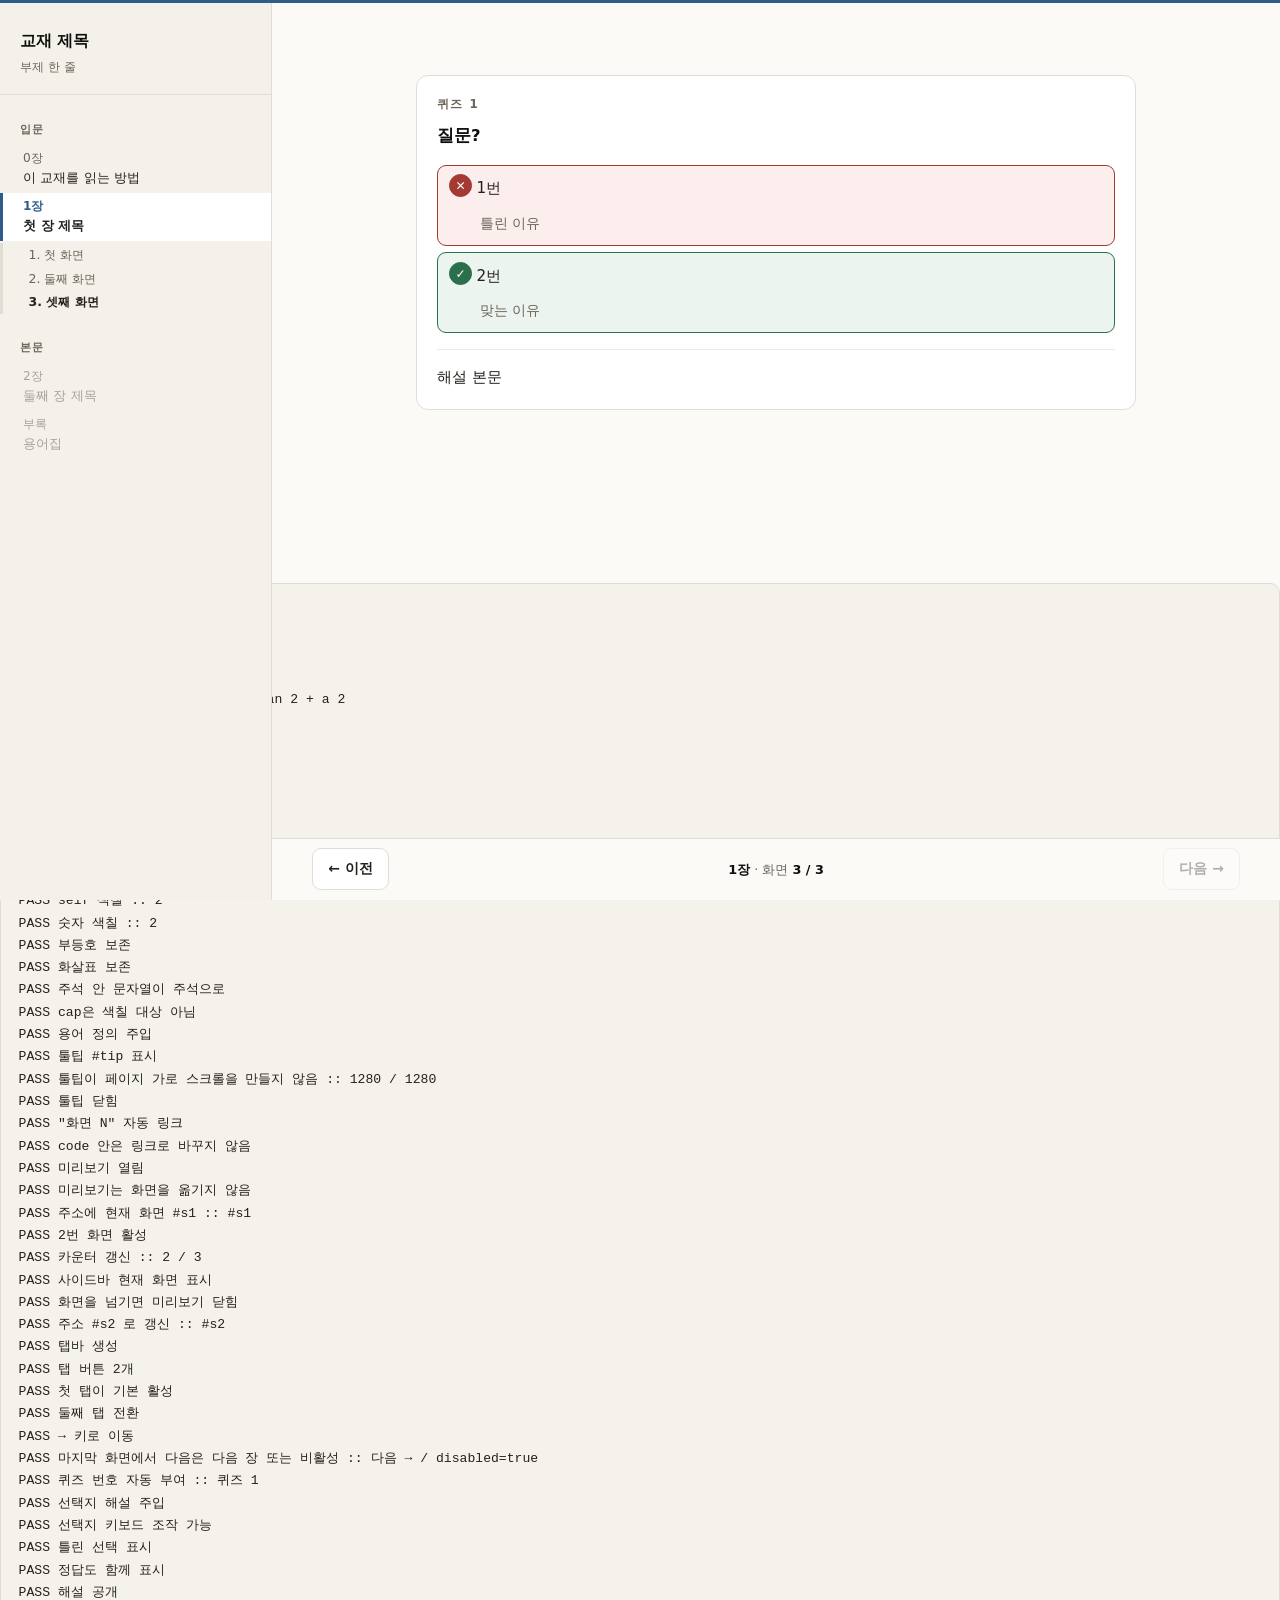
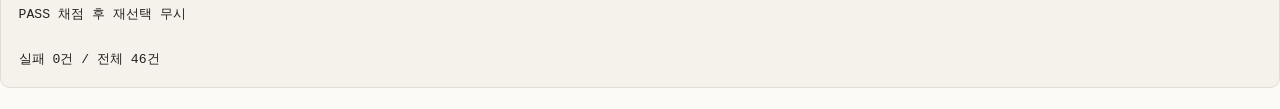
==== authoring/_smoke.html @ 923db7cb "교재 골격(런타임·표지 템플릿)과 작업 방식 문서 추가" ====
<!DOCTYPE html>
<html lang="ko" data-chapter="ch01">
<head>
<meta charset="utf-8">
<title>smoke — 런타임 점검</title>
<link rel="stylesheet" href="../docs/assets/book.css">
</head>
<body>
<main id="book"><div class="inner">
  <section class="screen" data-title="첫 화면">
    <h1>첫 화면</h1>
    <p>점선 용어 <span class="term" data-term="_smoke">용어</span> 확인. 참조는 화면 2, 코드 안 <code>화면 3</code>은 그대로.</p>
<pre><span class="cap"># cap.py</span><code>def place(self, x: int) -&gt; None:
    # 주석 "가짜문자열" 아님
    if x &lt; 3000:
        raise ValueError("안됨")
    self.total = 1_000
</code></pre>
  </section>
  <section class="screen" data-title="둘째 화면">
    <h2>둘째</h2>
    <div class="tabs">
      <div class="tab" data-label="Before"><p>before 내용</p></div>
      <div class="tab" data-label="After"><p>after 내용</p></div>
    </div>
  </section>
  <section class="screen" data-title="셋째 화면">
    <div class="quiz" data-answer="2">
      <p class="q">질문?</p>
      <ol class="options">
        <li data-why="틀린 이유">1번</li>
        <li data-why="맞는 이유">2번</li>
      </ol>
      <div class="explain"><p>해설 본문</p></div>
    </div>
  </section>
</div></main>
<script src="../docs/assets/book.js"></script>
<script>
window.addEventListener('load', function () {
  var out = [];
  function ok(name, cond, extra) { out.push((cond ? 'PASS ' : 'FAIL ') + name + (extra ? ' :: ' + extra : '')); }

  var screens = document.querySelectorAll('.screen');
  var toc = document.getElementById('toc');
  var nav = document.getElementById('nav');

  ok('사이드바 생성', !!toc);
  ok('목차에 장이 나열됨', toc && toc.querySelectorAll('.ch').length >= 1, toc ? toc.querySelectorAll('.ch').length + '개' : '-');
  ok('현재 장 표시', !!toc.querySelector('a.ch.here'));
  ok('화면 목차 3개', toc.querySelectorAll('ol.screens > li').length === 3);
  ok('집필 전 장은 링크가 아님', toc.querySelectorAll('span.ch').length + toc.querySelectorAll('a.ch').length === toc.querySelectorAll('.ch').length, 'span ' + toc.querySelectorAll('span.ch').length + ' + a ' + toc.querySelectorAll('a.ch').length);

  ok('첫 화면만 활성', screens[0].classList.contains('is-active') && !screens[1].classList.contains('is-active'));
  ok('화면 카운터', nav.querySelector('.cnt').textContent === '1 / 3', nav.querySelector('.cnt').textContent);
  ok('진행률 33%', document.querySelector('#progress > i').style.width.indexOf('33.3') === 0, document.querySelector('#progress > i').style.width);
  ok('첫 화면의 이전 버튼', /^←/.test(nav.querySelector('#prev').textContent), nav.querySelector('#prev').textContent);

  // 코드 하이라이팅
  var code = document.querySelector('pre > code');
  ok('키워드 색칠', code.querySelectorAll('.tok-kw').length >= 3, code.querySelectorAll('.tok-kw').length);
  ok('주석 색칠', code.querySelectorAll('.tok-com').length === 1, code.querySelectorAll('.tok-com').length);
  ok('문자열 색칠', code.querySelectorAll('.tok-str').length === 1, code.querySelectorAll('.tok-str').length);
  ok('def 이름 색칠', code.querySelector('.tok-fn') && code.querySelector('.tok-fn').textContent === 'place');
  ok('self 색칠', code.querySelectorAll('.tok-self').length === 2, code.querySelectorAll('.tok-self').length);
  ok('숫자 색칠', code.querySelectorAll('.tok-num').length >= 2, code.querySelectorAll('.tok-num').length);
  ok('부등호 보존', code.textContent.indexOf('x < 3000') > -1);
  ok('화살표 보존', code.textContent.indexOf('-> None') > -1);
  ok('주석 안 문자열이 주석으로', code.querySelector('.tok-com').textContent.indexOf('가짜문자열') > -1);
  ok('cap은 색칠 대상 아님', document.querySelector('pre > .cap').querySelectorAll('span').length === 0);

  // 용어 툴팁
  var term = document.querySelector('.term');
  ok('용어 정의 주입', (term.getAttribute('data-def') || '').indexOf('스모크 점검용') > -1);
  term.dispatchEvent(new MouseEvent('mouseover', { bubbles: true }));
  var tip = document.getElementById('tip');
  ok('툴팁 #tip 표시', !!tip && tip.classList.contains('on') && tip.textContent.indexOf('스모크 점검용') > -1);
  ok('툴팁이 페이지 가로 스크롤을 만들지 않음', document.documentElement.scrollWidth <= document.documentElement.clientWidth,
     document.documentElement.scrollWidth + ' / ' + document.documentElement.clientWidth);
  term.dispatchEvent(new MouseEvent('mouseout', { bubbles: true }));
  ok('툴팁 닫힘', !!tip && !tip.classList.contains('on'));

  // 화면 참조 링크와 미리보기
  var xref = screens[0].querySelector('a.xref[data-screen]');
  ok('"화면 N" 자동 링크', !!xref && xref.textContent === '화면 2' && xref.getAttribute('href') === '#s2');
  ok('code 안은 링크로 바꾸지 않음', !screens[0].querySelector('code a.xref'));
  if (xref) xref.click();
  var xpop = document.getElementById('xpop');
  ok('미리보기 열림', !!xpop && xpop.classList.contains('on') && !!xpop.querySelector('.xpop-body .screen'));
  ok('미리보기는 화면을 옮기지 않음', screens[0].classList.contains('is-active'));
  ok('주소에 현재 화면 #s1', location.hash === '#s1', location.hash);

  // 다음 화면 이동
  nav.querySelector('#next').click();
  ok('2번 화면 활성', screens[1].classList.contains('is-active') && !screens[0].classList.contains('is-active'));
  ok('카운터 갱신', nav.querySelector('.cnt').textContent === '2 / 3', nav.querySelector('.cnt').textContent);
  ok('사이드바 현재 화면 표시', toc.querySelectorAll('ol.screens > li')[1].classList.contains('on'));
  ok('화면을 넘기면 미리보기 닫힘', !!xpop && !xpop.classList.contains('on'));
  ok('주소 #s2 로 갱신', location.hash === '#s2', location.hash);

  // 탭
  var tabs = document.querySelector('.tabs');
  ok('탭바 생성', !!tabs.querySelector('.tabbar'));
  ok('탭 버튼 2개', tabs.querySelectorAll('.tabbar button').length === 2);
  ok('첫 탭이 기본 활성', tabs.querySelectorAll('.tab')[0].classList.contains('on'));
  tabs.querySelectorAll('.tabbar button')[1].click();
  ok('둘째 탭 전환', tabs.querySelectorAll('.tab')[1].classList.contains('on') && !tabs.querySelectorAll('.tab')[0].classList.contains('on'));

  // 키보드
  document.dispatchEvent(new KeyboardEvent('keydown', { key: 'ArrowRight', bubbles: true }));
  ok('→ 키로 이동', screens[2].classList.contains('is-active'));
  ok('마지막 화면에서 다음은 다음 장 또는 비활성', nav.querySelector('#next').disabled || nav.querySelector('#next').textContent !== '다음 →', nav.querySelector('#next').textContent + ' / disabled=' + nav.querySelector('#next').disabled);

  // 퀴즈 (틀린 답 선택)
  var quiz = document.querySelector('.quiz');
  var opts = quiz.querySelectorAll('ol.options > li');
  ok('퀴즈 번호 자동 부여', quiz.querySelector('.qn').textContent === '퀴즈 1', quiz.querySelector('.qn').textContent);
  ok('선택지 해설 주입', opts[0].querySelector('.why').textContent === '틀린 이유');
  ok('선택지 키보드 조작 가능', opts[0].getAttribute('tabindex') === '0' && opts[0].getAttribute('role') === 'button');
  opts[0].dispatchEvent(new KeyboardEvent('keydown', { key: 'Enter', bubbles: true }));
  ok('틀린 선택 표시', opts[0].classList.contains('pick-bad'));
  ok('정답도 함께 표시', opts[1].classList.contains('pick-good'));
  ok('해설 공개', quiz.classList.contains('done'));
  opts[1].click();
  ok('채점 후 재선택 무시', !opts[1].classList.contains('picked') || opts[1].classList.contains('pick-good'));

  var box = document.createElement('pre');
  box.id = 'test-out';
  box.textContent = out.join('\n') + '\n\n실패 ' + out.filter(function (l) { return l.indexOf('FAIL') === 0; }).length + '건 / 전체 ' + out.length + '건';
  document.body.appendChild(box);
});
</script>
</body>
</html>
---- docs/assets/book.css ----
/* 학습 교재 공통 스타일 — textbook-html 스킬 동봉본
   - 외부 폰트/CDN 의존 없음 (file:// 로 열려야 한다)
   - 라이트/다크 자동 전환
   - 교재마다 고칠 것이 없다. 색을 바꾸려면 아래 :root 변수만 만진다. */

:root {
  --bg: #fbfaf7;
  --bg-soft: #f4f1ea;
  --card: #ffffff;
  --fg: #24211d;
  --fg-strong: #100e0c;
  --muted: #6b6559;
  --rule: #e2ddd2;
  --rule-soft: #eee9df;
  --accent: #2f5d8a;
  --accent-bg: #eaf1f8;
  --warn: #a8571b;
  --warn-bg: #fbf1e6;
  --good: #2b6f4c;
  --good-bg: #ebf4ee;
  --bad: #a33a33;
  --bad-bg: #fbeeed;
  --code-bg: #f5f2ec;
  --code-fg: #2b2721;
  --shadow: 0 1px 2px rgba(0,0,0,.05), 0 8px 24px rgba(0,0,0,.05);

  --c-kw: #9c2f6f;
  --c-str: #2f6f4a;
  --c-com: #746c60;
  --c-num: #a8571b;
  --c-fn: #2f5d8a;
  --c-dec: #7a5aa8;
  --c-self: #a33a33;
  --hl-bg: rgba(168,87,27,.16);

  --sidebar: 17rem;
  --measure: 45rem;
}

@media (prefers-color-scheme: dark) {
  :root {
    --bg: #16171a;
    --bg-soft: #1b1d21;
    --card: #1e2024;
    --fg: #e3e0da;
    --fg-strong: #f5f3ef;
    --muted: #9b968d;
    --rule: #2e3237;
    --rule-soft: #262a2e;
    --accent: #7fb3e0;
    --accent-bg: #1b2a38;
    --warn: #dda15e;
    --warn-bg: #322a1e;
    --good: #7ac496;
    --good-bg: #1d2c24;
    --bad: #e08b84;
    --bad-bg: #33211f;
    --code-bg: #191b1e;
    --code-fg: #d8d5cf;
    --shadow: 0 1px 2px rgba(0,0,0,.3), 0 8px 24px rgba(0,0,0,.3);

    --c-kw: #e089b8;
    --c-str: #8fcfa5;
    --c-com: #918d84;
    --c-num: #dda15e;
    --c-fn: #8fbce8;
    --c-dec: #bfa2e8;
    --c-self: #e08b84;
    --hl-bg: rgba(221,161,94,.20);
  }
}

* { box-sizing: border-box; }

html { scroll-behavior: smooth; }

body {
  margin: 0;
  background: var(--bg);
  color: var(--fg);
  font-family: "Segoe UI", -apple-system, "Malgun Gothic", "맑은 고딕", system-ui, sans-serif;
  font-size: 16.5px;
  line-height: 1.85;
  word-break: keep-all;
  overflow-wrap: break-word;
  -webkit-font-smoothing: antialiased;
}

/* ── 진행률 바 ─────────────────────────────────────── */
#progress {
  position: fixed; top: 0; left: 0; right: 0; height: 3px;
  background: var(--rule-soft); z-index: 50;
}
#progress > i {
  display: block; height: 100%; width: 0;
  background: var(--accent); transition: width .25s ease;
}

/* ── 사이드바 목차 ─────────────────────────────────── */
#toc {
  position: fixed; top: 0; bottom: 0; left: 0; width: var(--sidebar);
  background: var(--bg-soft); border-right: 1px solid var(--rule);
  overflow-y: auto; padding: 1.6rem 0 3rem; z-index: 40;
}
#toc .brand {
  display: block; padding: 0 1.25rem 1rem; margin-bottom: .5rem;
  border-bottom: 1px solid var(--rule); text-decoration: none; color: inherit;
}
#toc .brand b { display: block; font-size: .98rem; letter-spacing: -.01em; }
#toc .brand span { display: block; font-size: .78rem; color: var(--muted); }
#toc .part {
  padding: 1.1rem 1.25rem .25rem; font-size: .7rem; font-weight: 700;
  letter-spacing: .12em; color: var(--muted); text-transform: uppercase;
}
#toc a.ch, #toc span.ch {
  display: block; padding: .34rem 1.25rem .34rem 1.25rem;
  font-size: .84rem; line-height: 1.45; text-decoration: none;
  color: var(--fg); border-left: 3px solid transparent;
}
#toc a.ch:hover { background: var(--card); }
#toc a.ch.here { border-left-color: var(--accent); background: var(--card); font-weight: 700; }
#toc span.ch { color: var(--muted); opacity: .55; cursor: default; }
#toc .ch em { font-style: normal; color: var(--muted); font-size: .76rem; display: block; }
#toc a.ch.here em { color: var(--accent); }
#toc .ch .tick { color: var(--good); font-weight: 700; }
#toc ol.screens {
  list-style: none; margin: .1rem 0 .4rem; padding: 0 1.25rem 0 1.6rem;
  border-left: 3px solid var(--rule);
}
#toc ol.screens li { margin: 0; }
#toc ol.screens button {
  display: block; width: 100%; text-align: left; background: none; border: 0;
  padding: .2rem 0; font: inherit; font-size: .78rem; line-height: 1.4;
  color: var(--muted); cursor: pointer;
}
#toc ol.screens button:hover { color: var(--accent); }
#toc ol.screens li.on button { color: var(--fg); font-weight: 700; }

#toc-toggle {
  display: none; position: fixed; top: .7rem; left: .7rem; z-index: 60;
  background: var(--card); color: var(--fg); border: 1px solid var(--rule);
  border-radius: 8px; width: 2.4rem; height: 2.4rem; font-size: 1.1rem;
  cursor: pointer; box-shadow: var(--shadow);
}

/* ── 본문 ──────────────────────────────────────────── */
#book {
  margin-left: var(--sidebar);
  padding: 3.2rem 2.5rem 8rem;
  display: flex; justify-content: center;
}
#book > .inner { width: 100%; max-width: var(--measure); }

.screen { display: none; animation: fade .22s ease; }
.screen.is-active { display: block; }
@keyframes fade { from { opacity: 0; transform: translateY(4px); } to { opacity: 1; transform: none; } }

.kicker {
  font-size: .74rem; font-weight: 700; letter-spacing: .14em;
  text-transform: uppercase; color: var(--accent); margin: 0 0 .5rem;
}

h1 {
  font-size: 1.95rem; line-height: 1.3; letter-spacing: -.02em;
  margin: .2rem 0 1.2rem; color: var(--fg-strong); font-weight: 800;
}
h2 {
  font-size: 1.42rem; line-height: 1.4; letter-spacing: -.015em;
  margin: 0 0 1rem; color: var(--fg-strong); font-weight: 800;
}
h3 {
  font-size: 1.06rem; margin: 2rem 0 .6rem; color: var(--fg-strong);
  font-weight: 700; letter-spacing: -.01em;
}
h2 + h3 { margin-top: 1.4rem; }

p { margin: 0 0 1.1rem; }
.lead { font-size: 1.1rem; color: var(--muted); margin-bottom: 1.6rem; }
strong, b { color: var(--fg-strong); font-weight: 700; }
a { color: var(--accent); }

ul, ol { margin: 0 0 1.1rem; padding-left: 1.4rem; }
li { margin: .3rem 0; }
li > ul, li > ol { margin: .3rem 0; }

hr { border: 0; border-top: 1px solid var(--rule); margin: 2rem 0; }

blockquote {
  margin: 1.4rem 0; padding: .2rem 0 .2rem 1.2rem;
  border-left: 3px solid var(--rule); color: var(--muted);
}
blockquote p:last-child { margin-bottom: 0; }

/* 대화 재현 */
.dialog { margin: 1.4rem 0; }
.dialog .line { display: flex; gap: .75rem; margin: .5rem 0; }
.dialog .who {
  flex: 0 0 5.2rem; text-align: right; font-size: .82rem;
  font-weight: 700; color: var(--accent); padding-top: .18rem;
}
.dialog .say {
  background: var(--card); border: 1px solid var(--rule); border-radius: 10px;
  padding: .5rem .8rem; font-size: .95rem; flex: 1;
}
.dialog .say p { margin: 0; }

/* 강조 상자 */
.box {
  margin: 1.5rem 0; padding: 1rem 1.15rem; border-radius: 10px;
  border: 1px solid var(--rule); background: var(--card);
  font-size: .96rem;
}
.box > :last-child { margin-bottom: 0; }
.box .box-t {
  font-size: .76rem; font-weight: 700; letter-spacing: .1em;
  text-transform: uppercase; margin: 0 0 .45rem; color: var(--muted);
}
.box.note { border-left: 4px solid var(--accent); background: var(--accent-bg); }
.box.note .box-t { color: var(--accent); }
.box.warn { border-left: 4px solid var(--warn); background: var(--warn-bg); }
.box.warn .box-t { color: var(--warn); }
.box.good { border-left: 4px solid var(--good); background: var(--good-bg); }
.box.good .box-t { color: var(--good); }
.box.bad  { border-left: 4px solid var(--bad); background: var(--bad-bg); }
.box.bad .box-t { color: var(--bad); }

/* "9장에서 다시 볼 문제" 표시 */
.later {
  display: inline-flex; align-items: center; gap: .35rem;
  font-size: .78rem; font-weight: 700; color: var(--warn);
  background: var(--warn-bg); border: 1px dashed var(--warn);
  border-radius: 999px; padding: .1rem .6rem; white-space: nowrap;
}

/* 접히는 상자 */
details.fold {
  margin: 1.4rem 0; border: 1px solid var(--rule); border-radius: 10px;
  background: var(--card); overflow: hidden;
}
details.fold > summary {
  cursor: pointer; padding: .7rem 1rem; font-size: .9rem; font-weight: 700;
  color: var(--accent); list-style: none; display: flex; gap: .5rem; align-items: center;
}
details.fold > summary::-webkit-details-marker { display: none; }
details.fold > summary::before { content: "▸"; font-size: .8rem; }
details.fold[open] > summary::before { content: "▾"; }
details.fold > summary:hover { background: var(--bg-soft); }
details.fold .fold-body { padding: 0 1rem 1rem; font-size: .95rem; border-top: 1px solid var(--rule-soft); padding-top: .9rem; }
details.fold .fold-body > :last-child { margin-bottom: 0; }
details.fold.answer > summary { color: var(--good); }

/* 코드 */
pre {
  margin: 1.3rem 0; padding: 1rem 1.1rem; background: var(--code-bg);
  border: 1px solid var(--rule); border-radius: 10px;
  overflow-x: auto; font-size: .82rem; line-height: 1.7;
}
pre code, code {
  font-family: Consolas, "D2Coding", "Cascadia Mono", ui-monospace, monospace;
  color: var(--code-fg);
}
:not(pre) > code {
  background: var(--code-bg); border: 1px solid var(--rule-soft);
  border-radius: 5px; padding: .05em .35em; font-size: .88em;
  word-break: keep-all; overflow-wrap: break-word;
}
pre .cap {
  display: block; font-family: inherit; color: var(--muted);
  font-size: .95em; margin-bottom: .5rem;
}
.tok-kw { color: var(--c-kw); }
.tok-str { color: var(--c-str); }
.tok-com { color: var(--c-com); font-style: italic; }
.tok-num { color: var(--c-num); }
.tok-fn { color: var(--c-fn); font-weight: 600; }
.tok-dec { color: var(--c-dec); }
.tok-self { color: var(--c-self); }
.hl { background: var(--hl-bg); border-radius: 3px; padding: .05em .2em; font-weight: 700; }

/* 코드 해설: 번호 붙은 주석 목록 */
ol.notes {
  list-style: none; padding-left: 0; counter-reset: note; margin: 1rem 0 1.5rem;
}
ol.notes > li {
  counter-increment: note; position: relative;
  padding-left: 2.2rem; margin: .6rem 0; font-size: .95rem;
}
ol.notes > li::before {
  content: counter(note); position: absolute; left: 0; top: .28rem;
  width: 1.55rem; height: 1.55rem; border-radius: 50%;
  background: var(--accent-bg); color: var(--accent); border: 1px solid var(--accent);
  display: grid; place-items: center; font-size: .72rem; font-weight: 700;
}
ol.notes .ln {
  display: inline-block; min-width: 3.6rem; font-weight: 700; color: var(--accent);
  font-family: Consolas, "D2Coding", ui-monospace, monospace; font-size: .84rem;
}
ol.notes > li > p { margin: .2rem 0 0; }
ol.notes > li > p:first-child { margin-top: 0; }

figure.code-cap { margin: 1.3rem 0; }
figure.code-cap pre { margin: 0 0 .4rem; }
figure.code-cap figcaption { font-size: .82rem; color: var(--muted); text-align: left; }

/* Before / After 탭 */
.tabs { margin: 1.4rem 0; border: 1px solid var(--rule); border-radius: 10px; overflow: hidden; }
.tabs .tabbar { display: flex; background: var(--bg-soft); border-bottom: 1px solid var(--rule); }
.tabs .tabbar button {
  flex: 1; padding: .6rem .8rem; background: none; border: 0; cursor: pointer;
  font: inherit; font-size: .85rem; font-weight: 700; color: var(--muted);
  border-bottom: 2px solid transparent;
}
.tabs .tabbar button.on { color: var(--accent); border-bottom-color: var(--accent); background: var(--card); }
.tabs .tab { display: none; padding: .1rem 1rem 1rem; }
.tabs .tab.on { display: block; }
.tabs .tab pre { background: transparent; border: 0; padding: 1rem 0 0; }

/* 표 */
.table-wrap { overflow-x: auto; margin: 1.4rem 0; }
table { border-collapse: collapse; width: 100%; font-size: .9rem; }
th, td { border: 1px solid var(--rule); padding: .5rem .7rem; text-align: left; vertical-align: top; }
th { background: var(--bg-soft); font-weight: 700; color: var(--fg-strong); }

/* 용어 툴팁 — 말풍선은 book.js 가 body 에 붙인 #tip 하나를 화면 안에 맞춰 띄운다
   (::after 로 띄우면 줄 끝에서 페이지 가로 스크롤이 생기고 표·접힌 상자 안에서 잘린다) */
.term {
  border-bottom: 1px dashed var(--accent); cursor: help;
  font-weight: 600;
}
#tip {
  position: fixed; z-index: 70; left: 0; top: 0;
  max-width: min(22rem, calc(100vw - 1rem));
  background: var(--fg-strong); color: var(--bg);
  font-size: .8rem; font-weight: 400; line-height: 1.6;
  padding: .5rem .7rem; border-radius: 8px;
  box-shadow: var(--shadow); pointer-events: none;
  display: none;
}
#tip.on { display: block; }

/* 화면 참조 링크와 미리보기 */
a.xref { text-decoration: underline dotted; text-underline-offset: .2em; cursor: pointer; }
a.xref:hover { text-decoration-style: solid; }
#xpop {
  position: fixed; z-index: 65; display: none;
  width: min(42rem, calc(100vw - 1rem)); max-height: 70vh;
  flex-direction: column;
  background: var(--bg); border: 1px solid var(--rule); border-radius: 12px;
  box-shadow: 0 12px 40px rgba(0,0,0,.25);
}
#xpop.on { display: flex; }
#xpop .xpop-head {
  display: flex; align-items: center; gap: .6rem; padding: .55rem .8rem;
  border-bottom: 1px solid var(--rule); background: var(--bg-soft); border-radius: 12px 12px 0 0;
  font-size: .82rem;
}
#xpop .xpop-head b { flex: 1; color: var(--fg-strong); }
#xpop .xpop-head button {
  background: var(--card); color: var(--fg); border: 1px solid var(--rule);
  border-radius: 7px; padding: .2rem .6rem; font: inherit; font-size: .8rem; cursor: pointer;
}
#xpop .xpop-head button:hover { border-color: var(--accent); color: var(--accent); }
#xpop .xpop-body { overflow: auto; padding: .9rem 1.1rem; font-size: .9rem; }
#xpop .xpop-body .screen { display: block; animation: none; }
#xpop .xpop-body h1 { font-size: 1.3rem; }
#xpop .xpop-body h2 { font-size: 1.1rem; }

/* 참조로 이동한 뒤 돌아가기 */
#xback {
  position: fixed; z-index: 46; bottom: 4.2rem; left: calc(var(--sidebar) + 1.2rem);
  display: none; align-items: center; gap: .3rem;
  background: var(--accent); color: #fff; border-radius: 999px;
  box-shadow: var(--shadow); font-size: .84rem; font-weight: 700;
}
#xback.on { display: inline-flex; }
#xback a, #xback button {
  color: inherit; background: none; border: 0; font: inherit; cursor: pointer;
  text-decoration: none; padding: .45rem .3rem .45rem .9rem;
}
#xback button { padding: .45rem .8rem .45rem .2rem; opacity: .8; }

/* 모바일 목차를 열었을 때 본문을 덮는 막 */
#toc-scrim { display: none; }

/* 다이어그램 */
figure.fig { margin: 1.6rem 0; text-align: center; }
figure.fig svg { max-width: 100%; height: auto; }
figure.fig figcaption { font-size: .82rem; color: var(--muted); margin-top: .5rem; }
.svg-fg { fill: var(--fg); }
.svg-muted { fill: var(--muted); }
.svg-line { stroke: var(--rule); fill: none; }

/* 핵심 요약 / 과제 */
.summary { margin: 2rem 0 1.5rem; padding: 1.1rem 1.25rem; border-radius: 12px;
  background: var(--bg-soft); border: 1px solid var(--rule); }
.summary h3 { margin: 0 0 .6rem; font-size: .95rem; }
.summary ol { margin: 0; padding-left: 1.3rem; font-size: .96rem; }

.task { margin: 1.6rem 0; padding: 1.1rem 1.25rem; border-radius: 12px;
  border: 2px solid var(--accent); background: var(--card); }
.task h3 { margin: 0 0 .5rem; font-size: .98rem; color: var(--accent); }
.task > :last-child { margin-bottom: 0; }

/* 퀴즈 */
.quiz {
  margin: 1.5rem 0; padding: 1.1rem 1.25rem; border-radius: 12px;
  border: 1px solid var(--rule); background: var(--card);
}
.quiz .qn { font-size: .74rem; font-weight: 700; letter-spacing: .12em;
  text-transform: uppercase; color: var(--muted); margin: 0 0 .35rem; }
.quiz .q { font-weight: 700; color: var(--fg-strong); margin: 0 0 .8rem; }
.quiz ol.options { list-style: none; margin: 0; padding: 0; counter-reset: opt; }
.quiz ol.options li {
  counter-increment: opt; margin: .4rem 0; padding: .55rem .8rem .55rem 2.4rem;
  border: 1px solid var(--rule); border-radius: 9px; cursor: pointer;
  position: relative; font-size: .95rem; background: var(--bg);
  transition: background .12s, border-color .12s;
}
.quiz ol.options li::before {
  content: counter(opt); position: absolute; left: .7rem; top: .55rem;
  width: 1.3rem; height: 1.3rem; border-radius: 50%; background: var(--bg-soft);
  border: 1px solid var(--rule); font-size: .76rem; font-weight: 700;
  display: grid; place-items: center; color: var(--muted);
}
.quiz ol.options li:hover { border-color: var(--accent); }
.quiz.done ol.options li { cursor: default; }
.quiz.done ol.options li:hover { border-color: var(--rule); }
.quiz ol.options li.pick-good { border-color: var(--good); background: var(--good-bg); }
.quiz ol.options li.pick-good::before { content: "✓"; background: var(--good); color: #fff; border-color: var(--good); }
.quiz ol.options li.pick-bad { border-color: var(--bad); background: var(--bad-bg); }
.quiz ol.options li.pick-bad::before { content: "✕"; background: var(--bad); color: #fff; border-color: var(--bad); }
.quiz .why {
  display: none; margin-top: .45rem; padding-left: .2rem;
  font-size: .88rem; color: var(--muted);
}
.quiz ol.options li.picked .why { display: block; }
.quiz .explain {
  display: none; margin-top: 1rem; padding-top: .9rem;
  border-top: 1px solid var(--rule-soft); font-size: .93rem;
}
.quiz.done .explain { display: block; }
.quiz .explain > :last-child { margin-bottom: 0; }
.quiz .explain b.lbl { color: var(--accent); }

/* 표지 (index.html) */
.cover { max-width: 52rem; margin: 0 auto; padding: 4rem 2rem 6rem; }
.cover .title { font-size: 2.7rem; line-height: 1.2; letter-spacing: -.03em;
  font-weight: 800; color: var(--fg-strong); margin: 0 0 .6rem; }
.cover .sub { font-size: 1.15rem; color: var(--muted); margin: 0 0 2rem; }
.cover .resume {
  display: inline-block; background: var(--accent); color: #fff;
  padding: .7rem 1.4rem; border-radius: 10px; text-decoration: none;
  font-weight: 700; font-size: .95rem;
}
.cover .resume:hover { filter: brightness(1.08); }
.toc-list { list-style: none; padding: 0; margin: 1rem 0 0; }
.toc-list > li { border-top: 1px solid var(--rule); }
.toc-list > li:last-child { border-bottom: 1px solid var(--rule); }
.toc-list a, .toc-list .off {
  display: flex; gap: 1rem; align-items: baseline;
  padding: .8rem .4rem; text-decoration: none; color: var(--fg);
}
.toc-list a:hover { background: var(--bg-soft); }
.toc-list .off { color: var(--muted); opacity: .5; }
.toc-list .n { flex: 0 0 3.2rem; font-size: .82rem; font-weight: 700; color: var(--muted); }
.toc-list .t { flex: 1; font-weight: 600; }
.toc-list .meta { font-size: .78rem; color: var(--muted); white-space: nowrap; }
.toc-list .tick { color: var(--good); font-weight: 700; }
.parts { font-size: .72rem; font-weight: 700; letter-spacing: .14em;
  text-transform: uppercase; color: var(--muted); margin: 2rem 0 .3rem; }
.track-grid { display: grid; gap: .9rem; grid-template-columns: repeat(auto-fit, minmax(9.5rem, 1fr)); margin: 1.2rem 0; }
.track {
  border: 1px solid var(--rule); border-radius: 12px; padding: .9rem 1rem;
  background: var(--card); font-size: .9rem;
}
.track.pick { border-color: var(--accent); border-width: 2px; }
.track h4 { margin: 0 0 .2rem; font-size: .95rem; }
.track .big { font-size: 1.5rem; font-weight: 800; color: var(--accent); line-height: 1.2; }
.track p { margin: .3rem 0 0; color: var(--muted); font-size: .84rem; }

/* 하단 내비게이션 */
#nav {
  position: fixed; bottom: 0; left: var(--sidebar); right: 0; z-index: 45;
  display: flex; align-items: center; justify-content: space-between;
  gap: 1rem; padding: .6rem 2.5rem;
  background: var(--bg);
  border-top: 1px solid var(--rule);
}
#nav button {
  background: var(--card); color: var(--fg); border: 1px solid var(--rule);
  border-radius: 9px; padding: .45rem .95rem; font: inherit; font-size: .87rem;
  font-weight: 600; cursor: pointer; white-space: nowrap;
}
#nav button:hover:not(:disabled) { border-color: var(--accent); color: var(--accent); }
#nav button:disabled { opacity: .35; cursor: default; }
#nav .where { font-size: .8rem; color: var(--muted); text-align: center; }
#nav .where b { color: var(--fg-strong); }

/* 장 끝 이동 */
.chapter-end { margin-top: 2.5rem; padding-top: 1.5rem; border-top: 1px solid var(--rule);
  display: flex; justify-content: space-between; gap: 1rem; flex-wrap: wrap; }
.chapter-end a {
  display: block; padding: .7rem 1.1rem; border: 1px solid var(--rule);
  border-radius: 10px; text-decoration: none; font-size: .9rem; background: var(--card);
}
.chapter-end a:hover { border-color: var(--accent); }
.chapter-end a span { display: block; font-size: .74rem; color: var(--muted); }

@media (max-width: 900px) {
  #toc { transform: translateX(-100%); transition: transform .2s ease; z-index: 62; }
  body.toc-open #toc { transform: none; }
  body.toc-open #toc-scrim {
    display: block; position: fixed; inset: 0; z-index: 61; background: rgba(0,0,0,.35);
  }
  /* 목차 버튼은 본문 글자를 가리지 않도록 하단 바 왼쪽에 둔다 */
  #toc-toggle { display: block; top: auto; bottom: .5rem; left: .6rem; width: 2.2rem; height: 2.2rem; z-index: 63; }
  #book { margin-left: 0; padding: 2rem 1.1rem 7rem; }
  #nav { left: 0; padding: .5rem 1rem .5rem 3.4rem; }
  #xback { left: 1rem; }
  #toc ol.screens button { padding: .45rem 0; }
  h1 { font-size: 1.6rem; }
  h2 { font-size: 1.25rem; }
  #xpop { left: .5rem !important; right: .5rem; bottom: .5rem; top: auto !important; width: auto; max-height: 75vh; }
}

@media (max-width: 600px) {
  /* 그림은 줄이지 않고 그림 상자 안에서 가로로 민다 — 줄이면 글자가 6~7px 이 된다 */
  figure.fig { overflow-x: auto; }
  figure.fig svg { min-width: 34rem; }
  /* 3열 이상인 표는 글자가 세로로 쪼개지지 않게 최소 폭을 두고 표 상자 안에서 민다 */
  .table-wrap table:has(tr > :nth-child(3)) { min-width: 32rem; }
}

@media (prefers-reduced-motion: reduce) {
  html { scroll-behavior: auto; }
  .screen { animation: none; }
}

@media print {
  #toc, #nav, #progress, #toc-toggle, #tip, #xpop, #xback, #toc-scrim { display: none !important; }
  #book { margin: 0; padding: 0; }
  .screen { display: block !important; page-break-after: always; }
  pre { white-space: pre-wrap; }
  body { font-size: 11pt; }
}
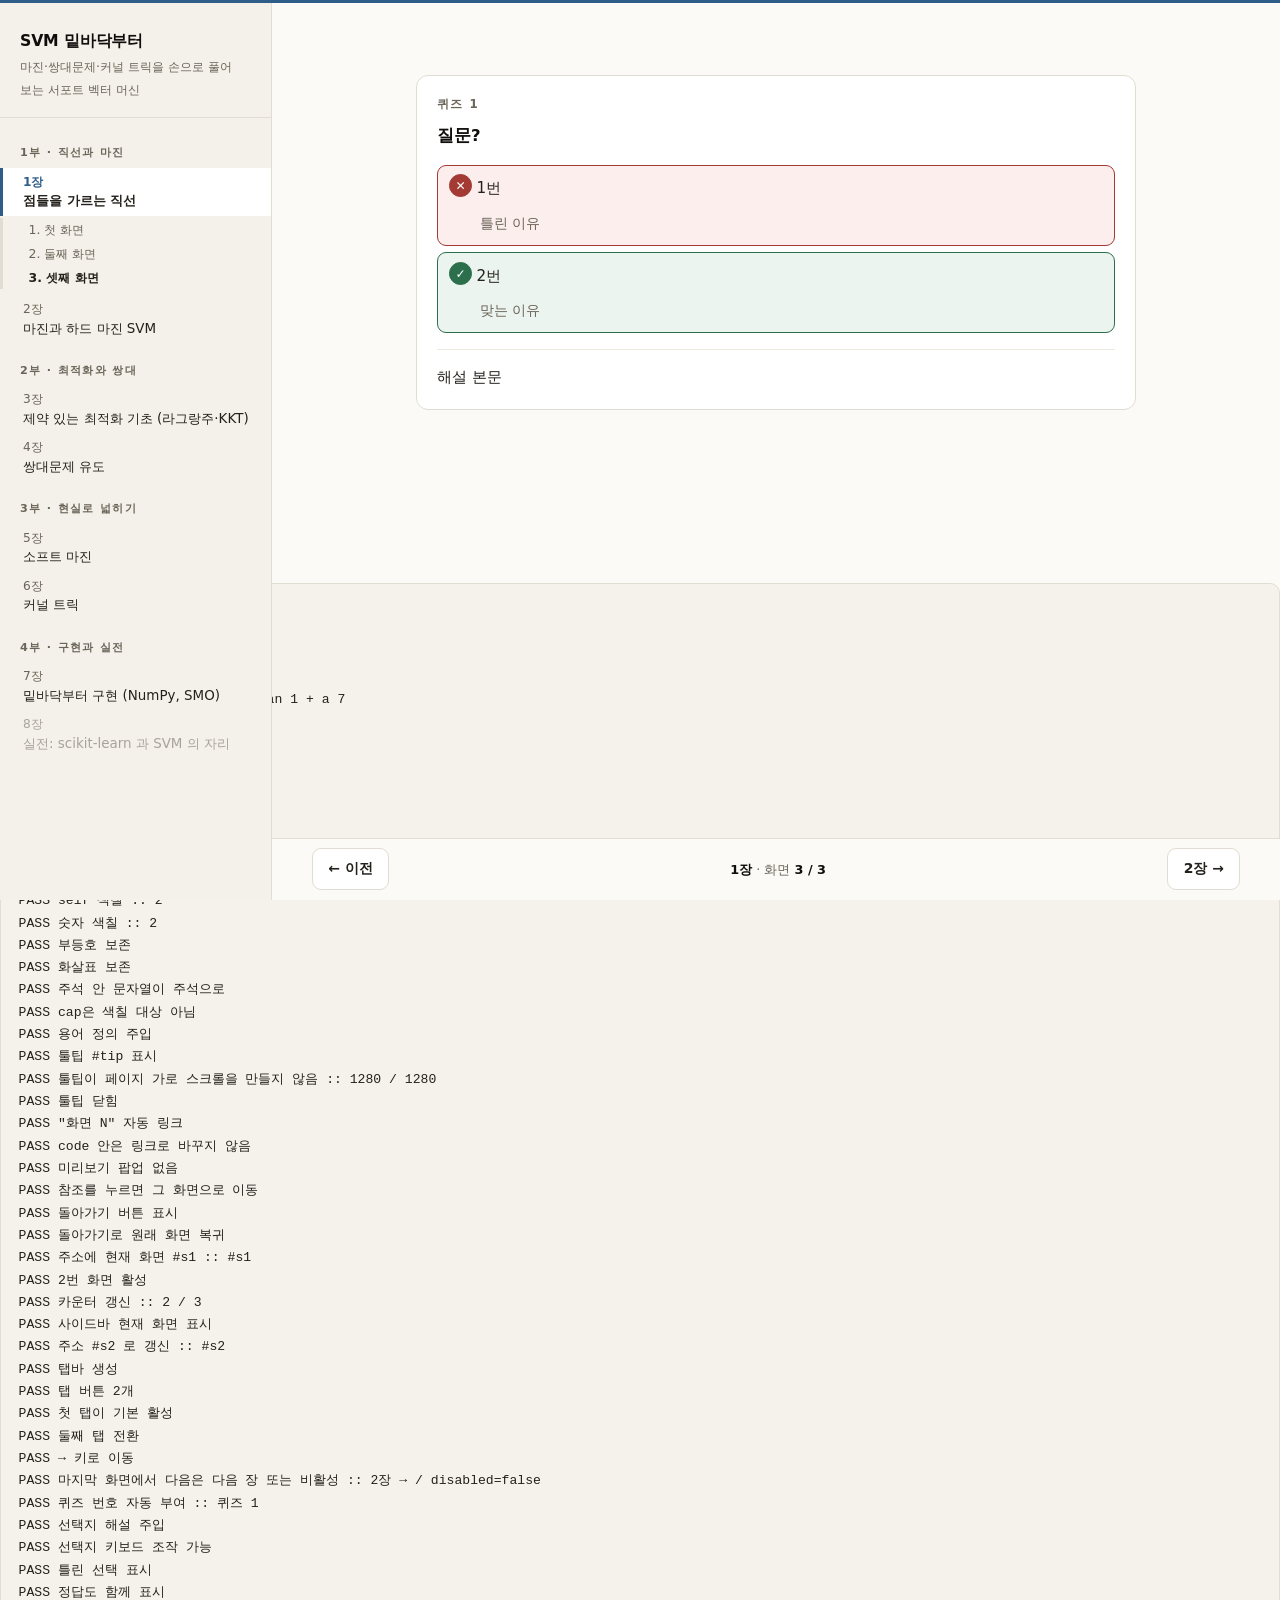
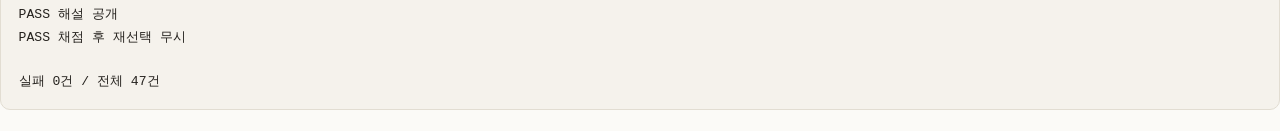
==== commit 15b9b562: "textbook-html 1.4.0 런타임 반영: 같은 장 화면 참조를 호버 미리보기 대신 클릭 이동과 돌아가기로 변경" ====
--- a/authoring/_smoke.html
+++ b/authoring/_smoke.html
@@ -80,14 +80,17 @@
   term.dispatchEvent(new MouseEvent('mouseout', { bubbles: true }));
   ok('툴팁 닫힘', !!tip && !tip.classList.contains('on'));
 
-  // 화면 참조 링크와 미리보기
+  // 화면 참조 링크 — 같은 장은 바로 이동하고 돌아가기 버튼이 뜬다
   var xref = screens[0].querySelector('a.xref[data-screen]');
   ok('"화면 N" 자동 링크', !!xref && xref.textContent === '화면 2' && xref.getAttribute('href') === '#s2');
   ok('code 안은 링크로 바꾸지 않음', !screens[0].querySelector('code a.xref'));
+  ok('미리보기 팝업 없음', !document.getElementById('xpop'));
   if (xref) xref.click();
-  var xpop = document.getElementById('xpop');
-  ok('미리보기 열림', !!xpop && xpop.classList.contains('on') && !!xpop.querySelector('.xpop-body .screen'));
-  ok('미리보기는 화면을 옮기지 않음', screens[0].classList.contains('is-active'));
+  ok('참조를 누르면 그 화면으로 이동', screens[1].classList.contains('is-active') && !screens[0].classList.contains('is-active'));
+  var xback = document.getElementById('xback');
+  ok('돌아가기 버튼 표시', !!xback && xback.classList.contains('on') && xback.textContent.indexOf('화면 1') > -1);
+  if (xback) xback.querySelector('a').click();
+  ok('돌아가기로 원래 화면 복귀', screens[0].classList.contains('is-active') && !xback.classList.contains('on'));
   ok('주소에 현재 화면 #s1', location.hash === '#s1', location.hash);
 
   // 다음 화면 이동
@@ -95,7 +98,6 @@
   ok('2번 화면 활성', screens[1].classList.contains('is-active') && !screens[0].classList.contains('is-active'));
   ok('카운터 갱신', nav.querySelector('.cnt').textContent === '2 / 3', nav.querySelector('.cnt').textContent);
   ok('사이드바 현재 화면 표시', toc.querySelectorAll('ol.screens > li')[1].classList.contains('on'));
-  ok('화면을 넘기면 미리보기 닫힘', !!xpop && !xpop.classList.contains('on'));
   ok('주소 #s2 로 갱신', location.hash === '#s2', location.hash);
 
   // 탭
--- a/docs/assets/book.css
+++ b/docs/assets/book.css
@@ -338,32 +338,9 @@
 }
 #tip.on { display: block; }
 
-/* 화면 참조 링크와 미리보기 */
+/* 화면 참조 링크 */
 a.xref { text-decoration: underline dotted; text-underline-offset: .2em; cursor: pointer; }
 a.xref:hover { text-decoration-style: solid; }
-#xpop {
-  position: fixed; z-index: 65; display: none;
-  width: min(42rem, calc(100vw - 1rem)); max-height: 70vh;
-  flex-direction: column;
-  background: var(--bg); border: 1px solid var(--rule); border-radius: 12px;
-  box-shadow: 0 12px 40px rgba(0,0,0,.25);
-}
-#xpop.on { display: flex; }
-#xpop .xpop-head {
-  display: flex; align-items: center; gap: .6rem; padding: .55rem .8rem;
-  border-bottom: 1px solid var(--rule); background: var(--bg-soft); border-radius: 12px 12px 0 0;
-  font-size: .82rem;
-}
-#xpop .xpop-head b { flex: 1; color: var(--fg-strong); }
-#xpop .xpop-head button {
-  background: var(--card); color: var(--fg); border: 1px solid var(--rule);
-  border-radius: 7px; padding: .2rem .6rem; font: inherit; font-size: .8rem; cursor: pointer;
-}
-#xpop .xpop-head button:hover { border-color: var(--accent); color: var(--accent); }
-#xpop .xpop-body { overflow: auto; padding: .9rem 1.1rem; font-size: .9rem; }
-#xpop .xpop-body .screen { display: block; animation: none; }
-#xpop .xpop-body h1 { font-size: 1.3rem; }
-#xpop .xpop-body h2 { font-size: 1.1rem; }
 
 /* 참조로 이동한 뒤 돌아가기 */
 #xback {
@@ -520,7 +497,6 @@
   #toc ol.screens button { padding: .45rem 0; }
   h1 { font-size: 1.6rem; }
   h2 { font-size: 1.25rem; }
-  #xpop { left: .5rem !important; right: .5rem; bottom: .5rem; top: auto !important; width: auto; max-height: 75vh; }
 }
 
 @media (max-width: 600px) {
@@ -537,7 +513,7 @@
 }
 
 @media print {
-  #toc, #nav, #progress, #toc-toggle, #tip, #xpop, #xback, #toc-scrim { display: none !important; }
+  #toc, #nav, #progress, #toc-toggle, #tip, #xback, #toc-scrim { display: none !important; }
   #book { margin: 0; padding: 0; }
   .screen { display: block !important; page-break-after: always; }
   pre { white-space: pre-wrap; }
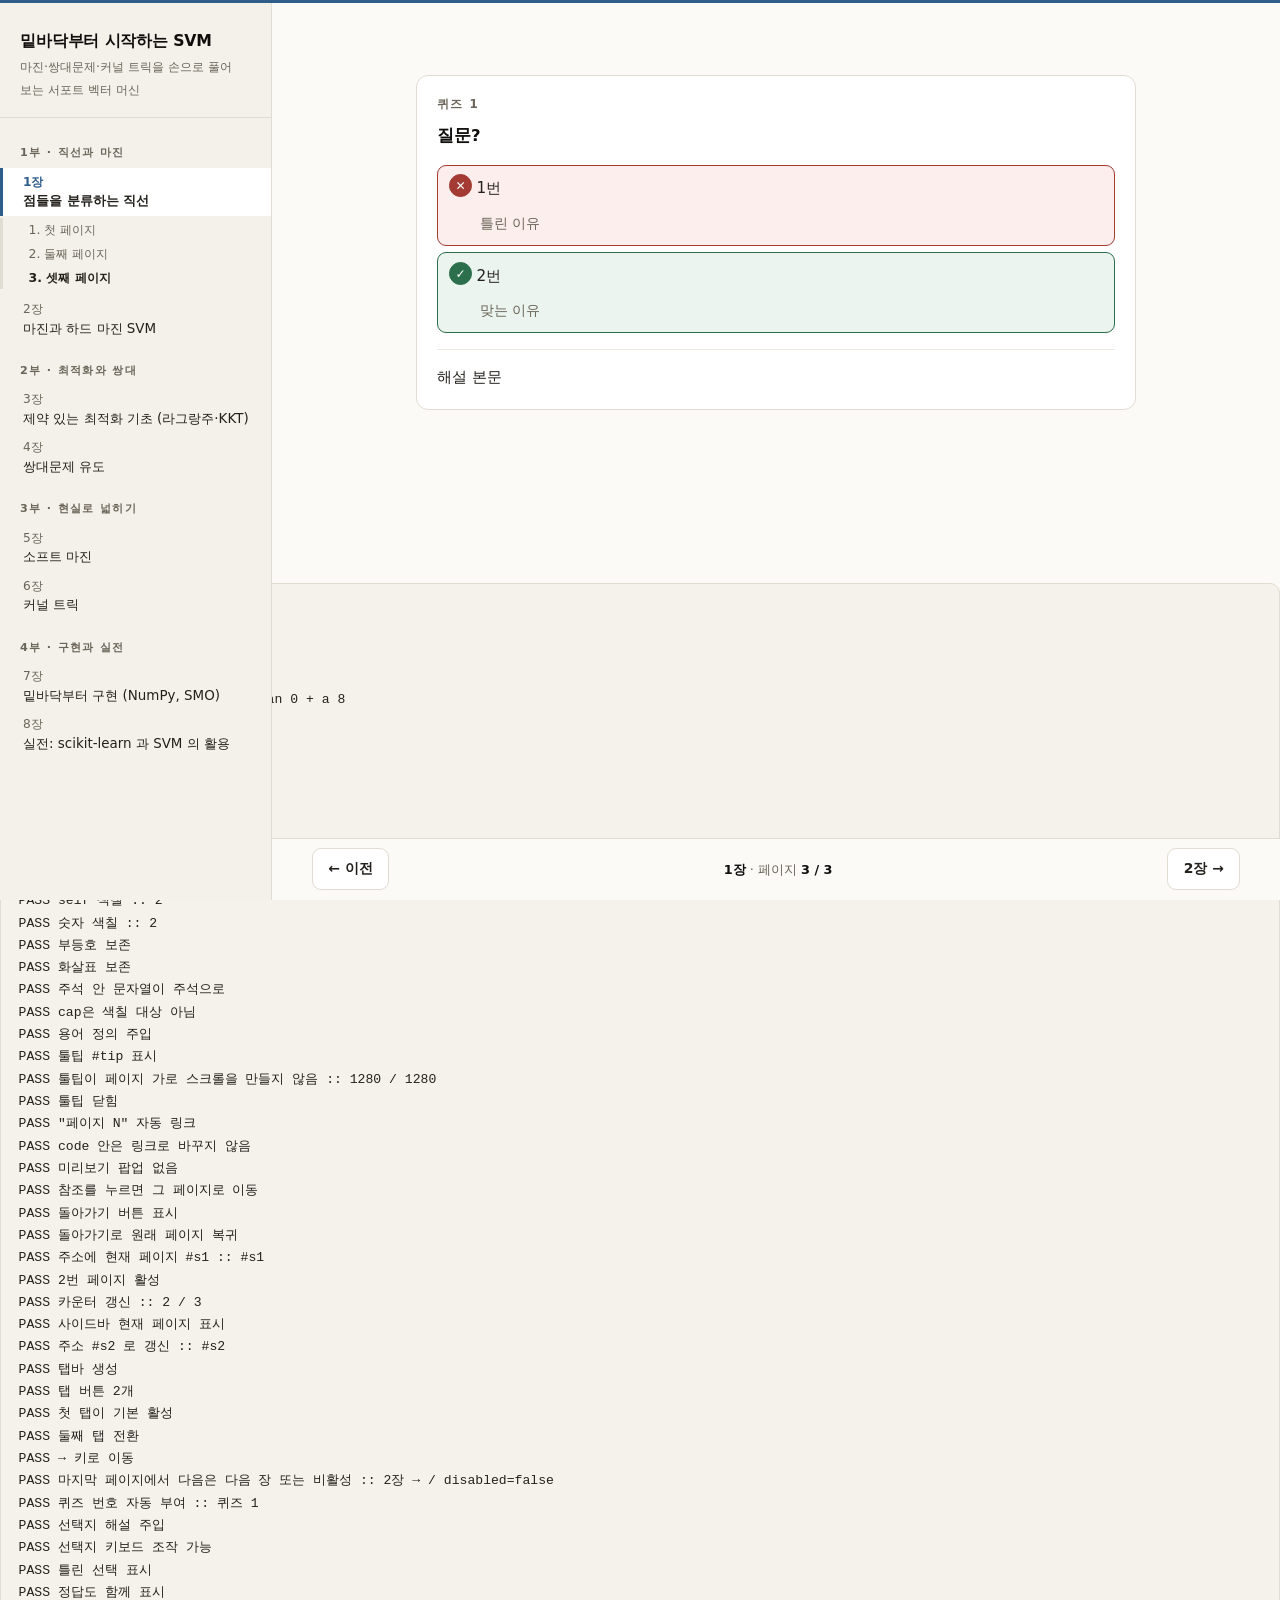
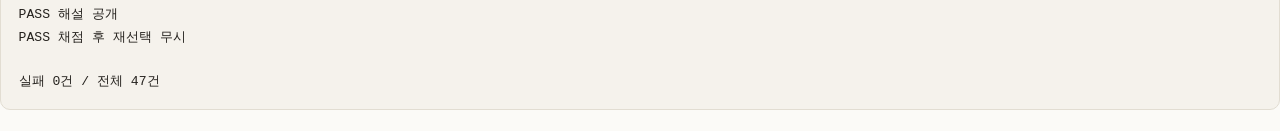
==== commit cf216362: "교재 안의 단위 명칭을 '화면'에서 '페이지'로 변경 본문·목차·참조 링크 런타임(book.js)·저자용 문서를 textbook-html 1.7.0 기준으로 맞춘다. 키오스크·관리" ====
--- a/authoring/_smoke.html
+++ b/authoring/_smoke.html
@@ -7,9 +7,9 @@
 </head>
 <body>
 <main id="book"><div class="inner">
-  <section class="screen" data-title="첫 화면">
-    <h1>첫 화면</h1>
-    <p>점선 용어 <span class="term" data-term="_smoke">용어</span> 확인. 참조는 화면 2, 코드 안 <code>화면 3</code>은 그대로.</p>
+  <section class="screen" data-title="첫 페이지">
+    <h1>첫 페이지</h1>
+    <p>점선 용어 <span class="term" data-term="_smoke">용어</span> 확인. 참조는 페이지 2, 코드 안 <code>페이지 3</code>은 그대로.</p>
 <pre><span class="cap"># cap.py</span><code>def place(self, x: int) -&gt; None:
     # 주석 "가짜문자열" 아님
     if x &lt; 3000:
@@ -17,14 +17,14 @@
     self.total = 1_000
 </code></pre>
   </section>
-  <section class="screen" data-title="둘째 화면">
+  <section class="screen" data-title="둘째 페이지">
     <h2>둘째</h2>
     <div class="tabs">
       <div class="tab" data-label="Before"><p>before 내용</p></div>
       <div class="tab" data-label="After"><p>after 내용</p></div>
     </div>
   </section>
-  <section class="screen" data-title="셋째 화면">
+  <section class="screen" data-title="셋째 페이지">
     <div class="quiz" data-answer="2">
       <p class="q">질문?</p>
       <ol class="options">
@@ -48,13 +48,13 @@
   ok('사이드바 생성', !!toc);
   ok('목차에 장이 나열됨', toc && toc.querySelectorAll('.ch').length >= 1, toc ? toc.querySelectorAll('.ch').length + '개' : '-');
   ok('현재 장 표시', !!toc.querySelector('a.ch.here'));
-  ok('화면 목차 3개', toc.querySelectorAll('ol.screens > li').length === 3);
+  ok('페이지 목차 3개', toc.querySelectorAll('ol.screens > li').length === 3);
   ok('집필 전 장은 링크가 아님', toc.querySelectorAll('span.ch').length + toc.querySelectorAll('a.ch').length === toc.querySelectorAll('.ch').length, 'span ' + toc.querySelectorAll('span.ch').length + ' + a ' + toc.querySelectorAll('a.ch').length);
 
-  ok('첫 화면만 활성', screens[0].classList.contains('is-active') && !screens[1].classList.contains('is-active'));
-  ok('화면 카운터', nav.querySelector('.cnt').textContent === '1 / 3', nav.querySelector('.cnt').textContent);
+  ok('첫 페이지만 활성', screens[0].classList.contains('is-active') && !screens[1].classList.contains('is-active'));
+  ok('페이지 카운터', nav.querySelector('.cnt').textContent === '1 / 3', nav.querySelector('.cnt').textContent);
   ok('진행률 33%', document.querySelector('#progress > i').style.width.indexOf('33.3') === 0, document.querySelector('#progress > i').style.width);
-  ok('첫 화면의 이전 버튼', /^←/.test(nav.querySelector('#prev').textContent), nav.querySelector('#prev').textContent);
+  ok('첫 페이지의 이전 버튼', /^←/.test(nav.querySelector('#prev').textContent), nav.querySelector('#prev').textContent);
 
   // 코드 하이라이팅
   var code = document.querySelector('pre > code');
@@ -80,24 +80,24 @@
   term.dispatchEvent(new MouseEvent('mouseout', { bubbles: true }));
   ok('툴팁 닫힘', !!tip && !tip.classList.contains('on'));
 
-  // 화면 참조 링크 — 같은 장은 바로 이동하고 돌아가기 버튼이 뜬다
+  // 페이지 참조 링크 — 같은 장은 바로 이동하고 돌아가기 버튼이 뜬다
   var xref = screens[0].querySelector('a.xref[data-screen]');
-  ok('"화면 N" 자동 링크', !!xref && xref.textContent === '화면 2' && xref.getAttribute('href') === '#s2');
+  ok('"페이지 N" 자동 링크', !!xref && xref.textContent === '페이지 2' && xref.getAttribute('href') === '#s2');
   ok('code 안은 링크로 바꾸지 않음', !screens[0].querySelector('code a.xref'));
   ok('미리보기 팝업 없음', !document.getElementById('xpop'));
   if (xref) xref.click();
-  ok('참조를 누르면 그 화면으로 이동', screens[1].classList.contains('is-active') && !screens[0].classList.contains('is-active'));
+  ok('참조를 누르면 그 페이지로 이동', screens[1].classList.contains('is-active') && !screens[0].classList.contains('is-active'));
   var xback = document.getElementById('xback');
-  ok('돌아가기 버튼 표시', !!xback && xback.classList.contains('on') && xback.textContent.indexOf('화면 1') > -1);
+  ok('돌아가기 버튼 표시', !!xback && xback.classList.contains('on') && xback.textContent.indexOf('페이지 1') > -1);
   if (xback) xback.querySelector('a').click();
-  ok('돌아가기로 원래 화면 복귀', screens[0].classList.contains('is-active') && !xback.classList.contains('on'));
-  ok('주소에 현재 화면 #s1', location.hash === '#s1', location.hash);
+  ok('돌아가기로 원래 페이지 복귀', screens[0].classList.contains('is-active') && !xback.classList.contains('on'));
+  ok('주소에 현재 페이지 #s1', location.hash === '#s1', location.hash);
 
-  // 다음 화면 이동
+  // 다음 페이지 이동
   nav.querySelector('#next').click();
-  ok('2번 화면 활성', screens[1].classList.contains('is-active') && !screens[0].classList.contains('is-active'));
+  ok('2번 페이지 활성', screens[1].classList.contains('is-active') && !screens[0].classList.contains('is-active'));
   ok('카운터 갱신', nav.querySelector('.cnt').textContent === '2 / 3', nav.querySelector('.cnt').textContent);
-  ok('사이드바 현재 화면 표시', toc.querySelectorAll('ol.screens > li')[1].classList.contains('on'));
+  ok('사이드바 현재 페이지 표시', toc.querySelectorAll('ol.screens > li')[1].classList.contains('on'));
   ok('주소 #s2 로 갱신', location.hash === '#s2', location.hash);
 
   // 탭
@@ -111,7 +111,7 @@
   // 키보드
   document.dispatchEvent(new KeyboardEvent('keydown', { key: 'ArrowRight', bubbles: true }));
   ok('→ 키로 이동', screens[2].classList.contains('is-active'));
-  ok('마지막 화면에서 다음은 다음 장 또는 비활성', nav.querySelector('#next').disabled || nav.querySelector('#next').textContent !== '다음 →', nav.querySelector('#next').textContent + ' / disabled=' + nav.querySelector('#next').disabled);
+  ok('마지막 페이지에서 다음은 다음 장 또는 비활성', nav.querySelector('#next').disabled || nav.querySelector('#next').textContent !== '다음 →', nav.querySelector('#next').textContent + ' / disabled=' + nav.querySelector('#next').disabled);
 
   // 퀴즈 (틀린 답 선택)
   var quiz = document.querySelector('.quiz');
--- a/docs/assets/book.css
+++ b/docs/assets/book.css
@@ -215,6 +215,7 @@
   font-size: .76rem; font-weight: 700; letter-spacing: .1em;
   text-transform: uppercase; margin: 0 0 .45rem; color: var(--muted);
 }
+.box .box-t .katex { text-transform: none; letter-spacing: normal; }
 .box.note { border-left: 4px solid var(--accent); background: var(--accent-bg); }
 .box.note .box-t { color: var(--accent); }
 .box.warn { border-left: 4px solid var(--warn); background: var(--warn-bg); }
@@ -338,7 +339,7 @@
 }
 #tip.on { display: block; }
 
-/* 화면 참조 링크 */
+/* 페이지 참조 링크 */
 a.xref { text-decoration: underline dotted; text-underline-offset: .2em; cursor: pointer; }
 a.xref:hover { text-decoration-style: solid; }
 
@@ -519,3 +520,7 @@
   pre { white-space: pre-wrap; }
   body { font-size: 11pt; }
 }
+
+/* 수식 (KaTeX) */
+.katex { font-size: 1.08em; }
+.katex-display { margin: .9rem 0; overflow-x: auto; overflow-y: hidden; }
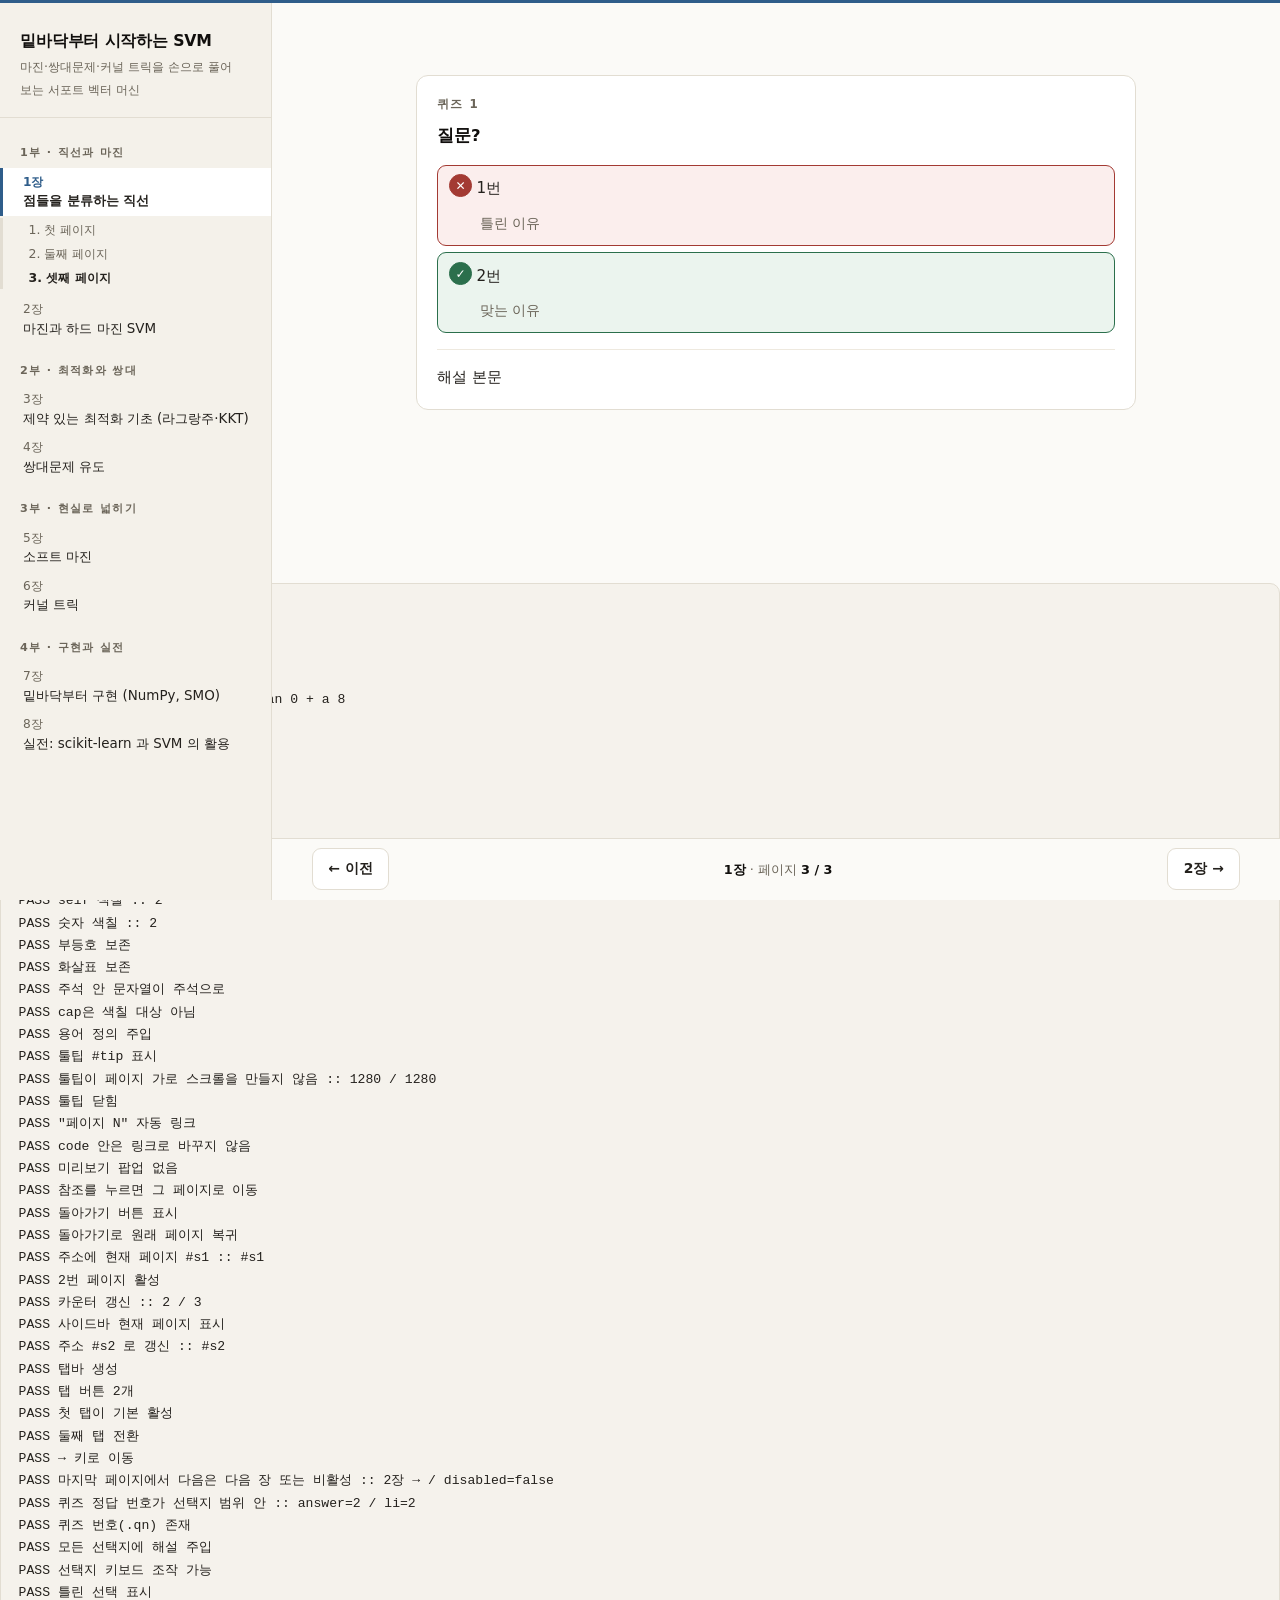
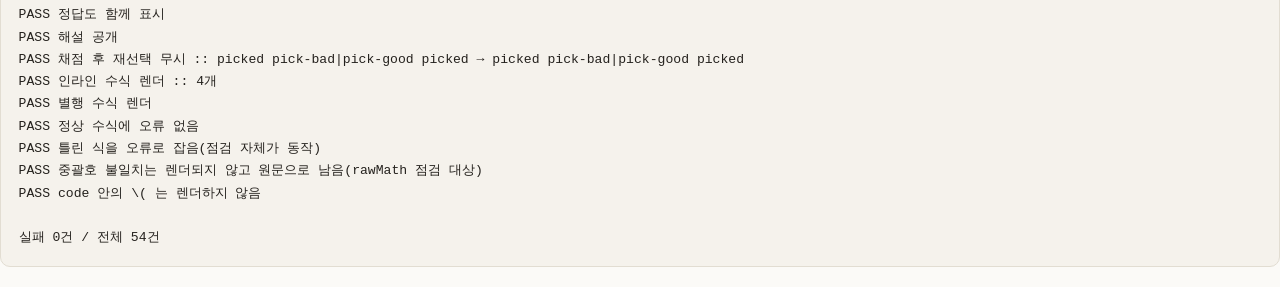
==== commit c7fc857c: "점검 파일(_smoke.html)을 최신 기준으로 갱신 — 수식·퀴즈 점검 추가" ====
--- a/authoring/_smoke.html
+++ b/authoring/_smoke.html
@@ -3,6 +3,7 @@
 <head>
 <meta charset="utf-8">
 <title>smoke — 런타임 점검</title>
+<link rel="stylesheet" href="../docs/assets/katex/katex.min.css">
 <link rel="stylesheet" href="../docs/assets/book.css">
 </head>
 <body>
@@ -10,6 +11,13 @@
   <section class="screen" data-title="첫 페이지">
     <h1>첫 페이지</h1>
     <p>점선 용어 <span class="term" data-term="_smoke">용어</span> 확인. 참조는 페이지 2, 코드 안 <code>페이지 3</code>은 그대로.</p>
+    <div id="m-ok">
+      <p>수식: \(x^{(1)} = (3, 3)\), \(\lVert a\rVert &lt; \sqrt{2}\), \(\text{모든 } i\).</p>
+      <p style="text-align:center">\[\sum_{i=1}^{n} \alpha^{(i)} y^{(i)} = 0\]</p>
+    </div>
+    <p id="m-bad">일부러 틀린 식: \(\undefinedcmd\)</p>
+    <p id="m-raw">중괄호가 안 닫힌 식: \(\frac{1\)</p>
+    <p id="m-code">코드 안은 그대로: <code>\(x\)</code></p>
 <pre><span class="cap"># cap.py</span><code>def place(self, x: int) -&gt; None:
     # 주석 "가짜문자열" 아님
     if x &lt; 3000:
@@ -35,8 +43,39 @@
     </div>
   </section>
 </div></main>
+<script src="../docs/assets/katex/katex.min.js"></script>
+<script src="../docs/assets/katex/auto-render.min.js"></script>
+<script src="../docs/assets/math.js"></script>
 <script src="../docs/assets/book.js"></script>
 <script>
+/* shared/quiz.smoke.js 의 사본 — 고치면 양쪽 */
+function quizSmoke(ok, quiz) {
+  var opts = quiz.querySelectorAll('ol.options > li');
+  var answer = parseInt(quiz.dataset.answer, 10);
+  var qn = quiz.querySelector('.qn');
+  ok('퀴즈 정답 번호가 선택지 범위 안', answer >= 1 && answer <= opts.length, 'answer=' + quiz.dataset.answer + ' / li=' + opts.length);
+  ok('퀴즈 번호(.qn) 존재', !!qn && qn.textContent.length > 0);
+  var whyOk = true, keyOk = true;
+  Array.prototype.forEach.call(opts, function (li) {
+    var why = li.querySelector('.why');
+    if (!li.dataset.why || !why || why.textContent !== li.dataset.why) whyOk = false;
+    if (li.getAttribute('tabindex') !== '0' || li.getAttribute('role') !== 'button') keyOk = false;
+  });
+  ok('모든 선택지에 해설 주입', whyOk);
+  ok('선택지 키보드 조작 가능', keyOk);
+  if (!(answer >= 1 && answer <= opts.length)) return;
+
+  var wrong = answer === 1 ? 1 : 0;   // 정답이 아닌 첫 선택지(0-기반)
+  opts[wrong].dispatchEvent(new KeyboardEvent('keydown', { key: 'Enter', bubbles: true }));
+  ok('틀린 선택 표시', opts[wrong].classList.contains('pick-bad'));
+  ok('정답도 함께 표시', opts[answer - 1].classList.contains('pick-good'));
+  ok('해설 공개', quiz.classList.contains('done'));
+  var before = Array.prototype.map.call(opts, function (li) { return li.className; }).join('|');
+  Array.prototype.forEach.call(opts, function (li) { li.click(); });
+  var after = Array.prototype.map.call(opts, function (li) { return li.className; }).join('|');
+  ok('채점 후 재선택 무시', before === after, before + ' → ' + after);
+}
+
 window.addEventListener('load', function () {
   var out = [];
   function ok(name, cond, extra) { out.push((cond ? 'PASS ' : 'FAIL ') + name + (extra ? ' :: ' + extra : '')); }
@@ -113,18 +152,18 @@
   ok('→ 키로 이동', screens[2].classList.contains('is-active'));
   ok('마지막 페이지에서 다음은 다음 장 또는 비활성', nav.querySelector('#next').disabled || nav.querySelector('#next').textContent !== '다음 →', nav.querySelector('#next').textContent + ' / disabled=' + nav.querySelector('#next').disabled);
 
-  // 퀴즈 (틀린 답 선택)
-  var quiz = document.querySelector('.quiz');
-  var opts = quiz.querySelectorAll('ol.options > li');
-  ok('퀴즈 번호 자동 부여', quiz.querySelector('.qn').textContent === '퀴즈 1', quiz.querySelector('.qn').textContent);
-  ok('선택지 해설 주입', opts[0].querySelector('.why').textContent === '틀린 이유');
-  ok('선택지 키보드 조작 가능', opts[0].getAttribute('tabindex') === '0' && opts[0].getAttribute('role') === 'button');
-  opts[0].dispatchEvent(new KeyboardEvent('keydown', { key: 'Enter', bubbles: true }));
-  ok('틀린 선택 표시', opts[0].classList.contains('pick-bad'));
-  ok('정답도 함께 표시', opts[1].classList.contains('pick-good'));
-  ok('해설 공개', quiz.classList.contains('done'));
-  opts[1].click();
-  ok('채점 후 재선택 무시', !opts[1].classList.contains('picked') || opts[1].classList.contains('pick-good'));
+  // 퀴즈 — shared/quiz.smoke.js 의 quizSmoke 사본(틀린 답 선택 → 채점 → 재선택 무시)
+  quizSmoke(ok, document.querySelector('.quiz'));
+
+  // 수식 (KaTeX) — 오류는 .katex-error(구문 오류) 또는 빨간 글자(정의되지 않은 명령)로 나타난다
+  var KATEX_ERR = '.katex-error, .katex-html [style*="rgb(204, 0, 0)"]';
+  var mok = document.getElementById('m-ok');
+  ok('인라인 수식 렌더', mok.querySelectorAll('.katex').length >= 4, mok.querySelectorAll('.katex').length + '개');
+  ok('별행 수식 렌더', mok.querySelectorAll('.katex-display').length === 1);
+  ok('정상 수식에 오류 없음', mok.querySelectorAll(KATEX_ERR).length === 0);
+  ok('틀린 식을 오류로 잡음(점검 자체가 동작)', document.querySelectorAll('#m-bad .katex-error, #m-bad .katex-html [style*="rgb(204, 0, 0)"]').length >= 1);
+  ok('중괄호 불일치는 렌더되지 않고 원문으로 남음(rawMath 점검 대상)', document.querySelectorAll('#m-raw .katex').length === 0 && document.getElementById('m-raw').textContent.indexOf('\\(') >= 0);
+  ok('code 안의 \\( 는 렌더하지 않음', document.querySelectorAll('#m-code .katex').length === 0 && document.querySelector('#m-code code').textContent === '\\(x\\)');
 
   var box = document.createElement('pre');
   box.id = 'test-out';
